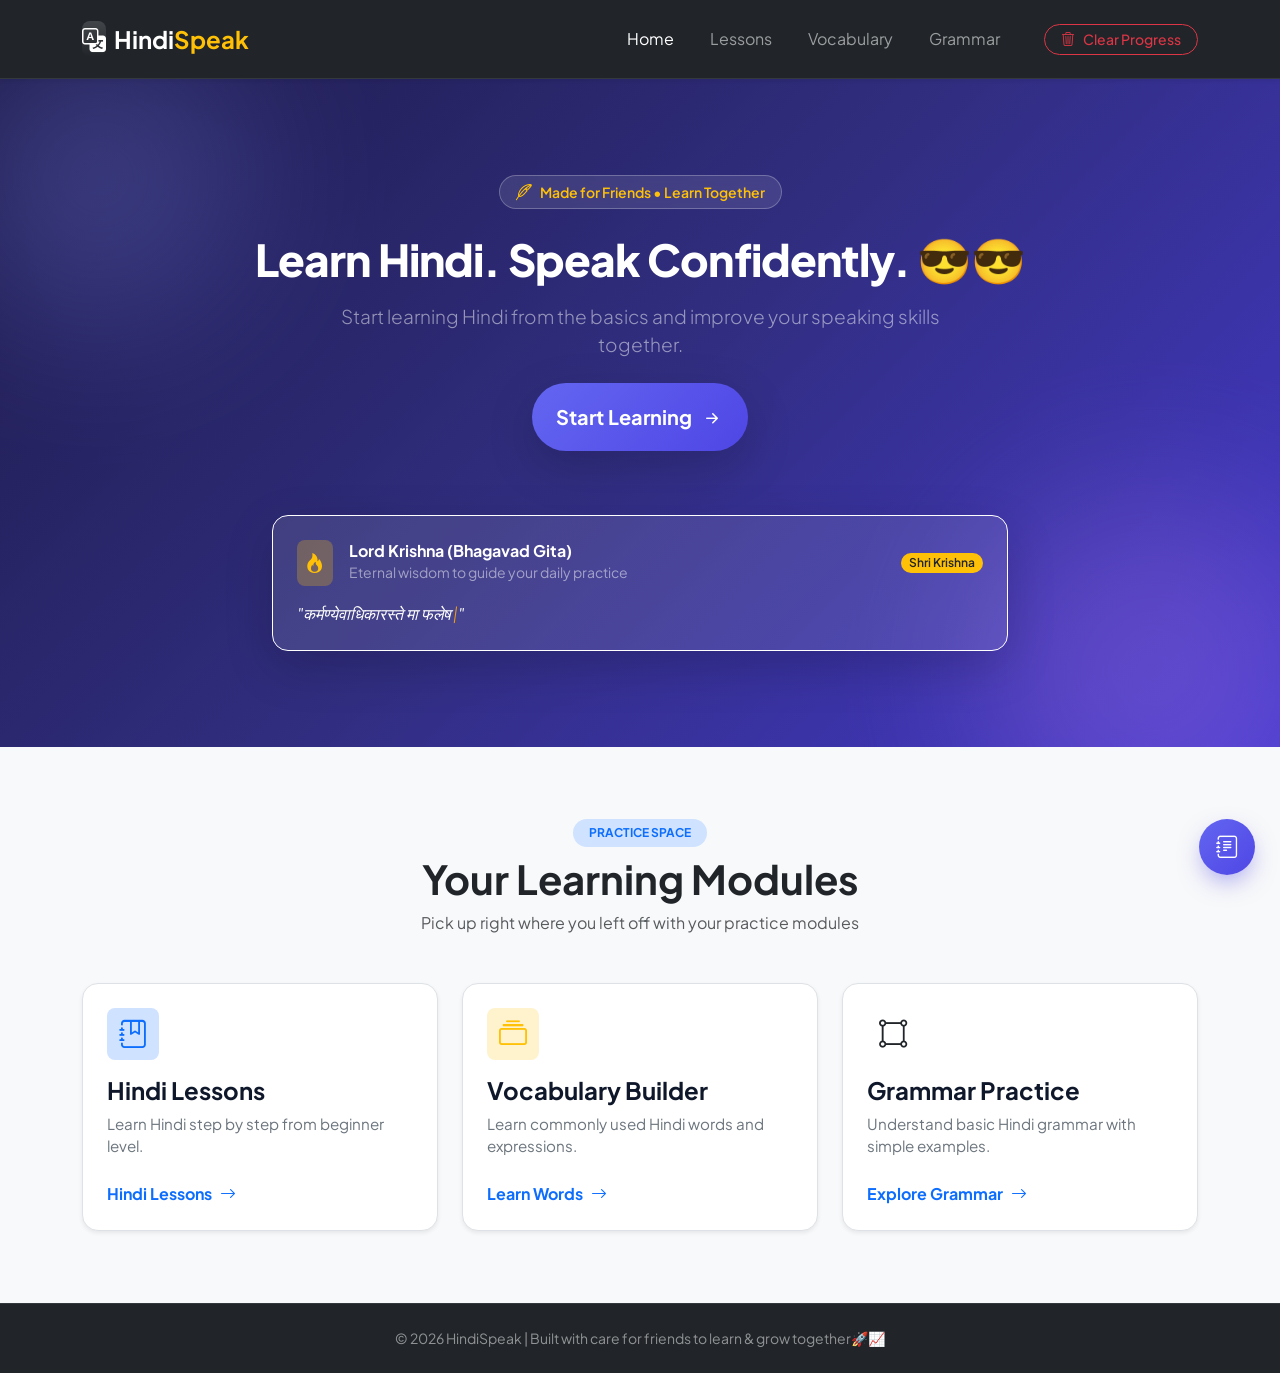
==== index.html @ 5e32c74f "Initial commit" ====
<!DOCTYPE html>
<html lang="en">

<head>
    <meta charset="UTF-8">
    <meta name="viewport" content="width=device-width, initial-scale=1.0">

    <title>HindiSpeak | Learn Spoken Hindi</title>

    <!-- Google Fonts -->
    <link rel="preconnect" href="https://fonts.googleapis.com">
    <link rel="preconnect" href="https://fonts.gstatic.com" crossorigin>
    <link href="https://fonts.googleapis.com/css2?family=Plus+Jakarta+Sans:wght@400;500;600;700;800&display=swap" rel="stylesheet">

    <!-- Bootstrap Icons -->
    <link rel="stylesheet" href="https://cdn.jsdelivr.net/npm/bootstrap-icons@1.11.3/font/bootstrap-icons.min.css">

    <!-- Bootstrap CSS -->
    <link href="https://cdn.jsdelivr.net/npm/bootstrap@5.3.3/dist/css/bootstrap.min.css" rel="stylesheet">

    <!-- Custom CSS -->
    <link rel="stylesheet" href="css/style.css">
</head>

<body>

    <!-- Navigation Bar -->
    <nav class="navbar navbar-expand-lg navbar-dark bg-dark sticky-top shadow-sm border-bottom border-secondary border-opacity-25 py-3">
        <div class="container">

            <a class="navbar-brand fw-bold fs-4 d-flex align-items-center gap-2" href="index.html">
                <span class="brand-icon d-inline-flex align-items-center justify-content-center rounded-3 bg-gradient text-white">
                    <i class="bi bi-translate"></i>
                </span>
                <span class="brand-text">Hindi<span class="text-warning">Speak</span></span>
            </a>

            <button class="navbar-toggler border-0 shadow-none" type="button" data-bs-toggle="collapse" data-bs-target="#mainNavbar" aria-controls="mainNavbar" aria-expanded="false" aria-label="Toggle navigation">
                <span class="navbar-toggler-icon"></span>
            </button>

            <div class="collapse navbar-collapse" id="mainNavbar">

                <ul class="navbar-nav ms-auto align-items-lg-center gap-lg-1">

                    <li class="nav-item">
                        <a class="nav-link active px-3" href="index.html">
                            <i class="bi bi-house-door me-1 d-lg-none"></i>Home
                        </a>
                    </li>

                    <li class="nav-item">
                        <a class="nav-link px-3" href="pages/lessons.html">
                            <i class="bi bi-book me-1 d-lg-none"></i>Lessons
                        </a>
                    </li>

                    <!-- <li class="nav-item">
                        <a class="nav-link px-3" href="pages/conversation.html">
                            Conversation
                        </a>
                    </li> -->

                    <li class="nav-item">
                        <a class="nav-link px-3" href="pages/vocabulary.html">
                            <i class="bi bi-fonts me-1 d-lg-none"></i>Vocabulary
                        </a>
                    </li>

                    <li class="nav-item">
                        <a class="nav-link px-3" href="pages/grammar.html">
                            <i class="bi bi-journal-check me-1 d-lg-none"></i>Grammar
                        </a>
                    </li>

                    <!-- <li class="nav-item">
                        <a class="nav-link px-3" href="pages/quiz.html">Quiz</a>
                    </li> -->

                    <li class="nav-item ms-lg-2 mt-2 mt-lg-0">
                        <button class="btn btn-outline-danger btn-sm ms-lg-3 py-1 px-3 rounded-pill fw-medium d-inline-flex align-items-center gap-2 transition-all" type="button"
                            onclick="clearHindiSpeakStorage()">
                            <i class="bi bi-trash3"></i>
                            Clear Progress
                        </button>
                    </li>

                </ul>

            </div>
        </div>
    </nav>


    <!-- Welcome Section -->
    <section class="hero-section text-white py-5 position-relative overflow-hidden">
        <div class="hero-bg-shapes">
            <div class="shape shape-1"></div>
            <div class="shape shape-2"></div>
        </div>
        
        <div class="container text-center py-5 position-relative z-1">

            <div class="d-inline-flex align-items-center gap-2 px-3 py-1 rounded-pill bg-white bg-opacity-10 border border-white border-opacity-25 text-warning mb-4 hero-badge">
                <i class="bi bi-feather"></i>
                <span class="small fw-semibold">Made for Friends • Learn Together</span>
            </div>

            <h1 class="display-4 fw-extrabold mb-3 text-balance">
                Learn Hindi. Speak Confidently. <span class="emoji-bounce d-inline-block">😎😎</span>
            </h1>

            <p class="mt-3 lead text-white-50 mx-auto max-w-2xl">
                Start learning Hindi from the basics and improve your speaking skills together.
            </p>

            <div class="d-flex flex-wrap justify-content-center gap-3 mt-4">
                <a href="pages/lessons.html" class="btn btn-primary btn-lg px-4 py-3 rounded-pill fw-bold shadow-lg d-inline-flex align-items-center gap-2 border-0 hero-btn">
                    <span>Start Learning</span>
                    <i class="bi bi-arrow-right-short fs-4"></i>
                </a>
            </div>

            <!-- Shiva & Krishna Wisdom Speech Card with Typewriter Effect -->
            <div class="row justify-content-center mt-5 pt-3">
                <div class="col-11 col-md-10 col-lg-8">
                    <div class="p-4 rounded-4 bg-white bg-opacity-10 backdrop-blur border border-white border-opacity-15 text-start shadow-lg">
                        <div class="d-flex align-items-center justify-content-between mb-3">
                            <div class="d-flex align-items-center gap-3">
                                <span class="p-2 rounded-3 bg-warning bg-opacity-25 text-warning">
                                    <i class="bi bi-fire fs-5"></i>
                                </span>
                                <div>
                                    <h6 class="mb-0 fw-bold text-white" id="speaker-title">Divine Inspiration</h6>
                                    <small class="text-white-50" id="speaker-sub">Eternal wisdom to guide your daily practice</small>
                                </div>
                            </div>
                            <span class="badge bg-warning text-dark fw-semibold px-2 py-1 rounded-pill small" id="speaker-tag">Mahadev & Krishna</span>
                        </div>
                        <blockquote class="mb-0 mt-3 text-white fst-italic fs-6 min-h-quote">
                            "<span id="typewriter-quote"></span><span class="typewriter-cursor">|</span>"
                        </blockquote>
                    </div>
                </div>
            </div>

        </div>
    </section>


    <!-- Learning Modules -->
    <section class="container my-5 py-4">

        <div class="text-center mb-5">
            <span class="badge bg-primary-subtle text-primary fw-bold px-3 py-2 rounded-pill text-uppercase tracking-wider">Practice Space</span>
            <h2 class="text-center mb-2 mt-2 fw-bold display-6">Your Learning Modules</h2>
            <p class="text-muted">Pick up right where you left off with your practice modules</p>
        </div>

        <div class="row g-4">

            <div class="col-md-6 col-lg-4">
                <div class="module-card h-100 p-4 rounded-4 bg-white shadow-sm border transition-all position-relative overflow-hidden d-flex flex-column justify-content-between">
                    <div class="card-icon-wrapper mb-3 text-primary bg-primary-subtle rounded-3 d-inline-flex align-items-center justify-content-center">
                        <i class="bi bi-journal-bookmark fs-3"></i>
                    </div>
                    <div>
                        <h4 class="fw-bold mb-2">Hindi Lessons</h4>
                        <p class="text-secondary mb-4">Learn Hindi step by step from beginner level.</p>
                    </div>
                    <a href="pages/lessons.html" class="module-link fw-bold text-decoration-none d-inline-flex align-items-center gap-2 mt-auto">
                        <span>Hindi Lessons</span>
                        <i class="bi bi-arrow-right"></i>
                    </a>
                </div>
            </div>

            <!-- <div class="col-md-6 col-lg-4">
                <div class="module-card h-100 p-4 rounded-4 bg-white shadow-sm border transition-all position-relative overflow-hidden d-flex flex-column justify-content-between">
                    <div class="card-icon-wrapper mb-3 text-success bg-success-subtle rounded-3 d-inline-flex align-items-center justify-content-center">
                        <i class="bi bi-chat-quote fs-3"></i>
                    </div>
                    <div>
                        <h4 class="fw-bold mb-2">Conversation Practice</h4>
                        <p class="text-secondary mb-4">Practise everyday Hindi conversations and speak with AI.</p>
                    </div>
                    <a href="pages/live-speaking.html" class="module-link fw-bold text-decoration-none d-inline-flex align-items-center gap-2 mt-auto">
                        <span>Start Conversation</span>
                        <i class="bi bi-arrow-right"></i>
                    </a>
                </div>
            </div> -->

            <div class="col-md-6 col-lg-4">
                <div class="module-card h-100 p-4 rounded-4 bg-white shadow-sm border transition-all position-relative overflow-hidden d-flex flex-column justify-content-between">
                    <div class="card-icon-wrapper mb-3 text-warning bg-warning-subtle rounded-3 d-inline-flex align-items-center justify-content-center">
                        <i class="bi bi-collection fs-3"></i>
                    </div>
                    <div>
                        <h4 class="fw-bold mb-2">Vocabulary Builder</h4>
                        <p class="text-secondary mb-4">Learn commonly used Hindi words and expressions.</p>
                    </div>
                    <a href="pages/vocabulary.html" class="module-link fw-bold text-decoration-none d-inline-flex align-items-center gap-2 mt-auto">
                        <span>Learn Words</span>
                        <i class="bi bi-arrow-right"></i>
                    </a>
                </div>
            </div>

            <div class="col-md-6 col-lg-4">
                <div class="module-card h-100 p-4 rounded-4 bg-white shadow-sm border transition-all position-relative overflow-hidden d-flex flex-column justify-content-between">
                    <div class="card-icon-wrapper mb-3 text-purple bg-purple-subtle rounded-3 d-inline-flex align-items-center justify-content-center">
                        <i class="bi bi-bounding-box-circles fs-3"></i>
                    </div>
                    <div>
                        <h4 class="fw-bold mb-2">Grammar Practice</h4>
                        <p class="text-secondary mb-4">Understand basic Hindi grammar with simple examples.</p>
                    </div>
                    <a href="pages/grammar.html" class="module-link fw-bold text-decoration-none d-inline-flex align-items-center gap-2 mt-auto">
                        <span>Explore Grammar</span>
                        <i class="bi bi-arrow-right"></i>
                    </a>
                </div>
            </div>

            <!-- <div class="col-md-6 col-lg-4">
                <div class="module-card h-100 p-4 rounded-4 bg-white shadow-sm border transition-all position-relative overflow-hidden d-flex flex-column justify-content-between">
                    <div class="card-icon-wrapper mb-3 text-danger bg-danger-subtle rounded-3 d-inline-flex align-items-center justify-content-center">
                        <i class="bi bi-patch-question fs-3"></i>
                    </div>
                    <div>
                        <h4 class="fw-bold mb-2">Quiz Practice</h4>
                        <p class="text-secondary mb-4">Test your Hindi knowledge through interactive quizzes.</p>
                    </div>
                    <a href="pages/quiz.html" class="module-link fw-bold text-decoration-none d-inline-flex align-items-center gap-2 mt-auto">
                        <span>Take a Quiz</span>
                        <i class="bi bi-arrow-right"></i>
                    </a>
                </div>
            </div> -->

        </div>

    </section>


    <!-- Footer -->
    <footer class="text-center py-4 bg-dark text-white-50 border-top border-secondary border-opacity-25 mt-5">
        <div class="container">
            <p class="mb-0 small">© 2026 HindiSpeak | Built with care for friends to learn & grow together<span class="opacity-100 text-white">🚀📈</span></p>
        </div>
    </footer>


    <!-- Typewriter Effect Script for Lord Shiva & Krishna Speeches -->
    <script>
        const wisdomSpeeches = [
            {
                title: "Lord Krishna (Bhagavad Gita)",
                tag: "Shri Krishna",
                text: "कर्मण्येवाधिकारस्ते मा फलेषु कदाचन। Focus on your daily practice and effort without worrying about immediate perfection; persistence always leads to mastery."
            },
            {
                title: "Lord Shiva (Mahadev's Teachings)",
                tag: "Lord Shiva",
                text: "धैर्य और तप ही सच्ची शक्ति हैं। Patience and focused discipline (Tapas) transform the toughest challenges into simple steps. Keep going."
            },
            {
                title: "Lord Krishna on Knowledge (Jnana)",
                tag: "Shri Krishna",
                text: "न हि ज्ञानेन सदृशं पवित्रमिह विद्यते। There is nothing as purifying and liberating as acquiring true knowledge. Learn together and grow together."
            }
        ];

        let currentIndex = 0;
        let charIndex = 0;
        let isDeleting = false;
        const speed = 45;
        const delayBetweenQuotes = 3500;

        function typeWriterSpeech() {
            const currentItem = wisdomSpeeches[currentIndex];
            document.getElementById("speaker-title").textContent = currentItem.title;
            document.getElementById("speaker-tag").textContent = currentItem.tag;

            if (isDeleting) {
                document.getElementById("typewriter-quote").textContent = currentItem.text.substring(0, charIndex - 1);
                charIndex--;
                if (charIndex === 0) {
                    isDeleting = false;
                    currentIndex = (currentIndex + 1) % wisdomSpeeches.length;
                    setTimeout(typeWriterSpeech, 800);
                    return;
                }
            } else {
                document.getElementById("typewriter-quote").textContent = currentItem.text.substring(0, charIndex + 1);
                charIndex++;
                if (charIndex === currentItem.text.length) {
                    isDeleting = true;
                    setTimeout(typeWriterSpeech, delayBetweenQuotes);
                    return;
                }
            }
            setTimeout(typeWriterSpeech, isDeleting ? 25 : speed);
        }

        document.addEventListener("DOMContentLoaded", () => {
            setTimeout(typeWriterSpeech, 500);
        });
    </script>

    <!-- Bootstrap JavaScript -->
    <script src="https://cdn.jsdelivr.net/npm/bootstrap@5.3.3/dist/js/bootstrap.bundle.min.js"></script>

    <!-- Custom JavaScript -->
    <script src="js/app.js"></script>
    <script src="js/notepad.js"></script>

</body>

</html>
---- css/style.css ----
:root {
    --primary-color: #0d6efd;
    --primary-hover: #0b5ed7;
    --bg-light: #f8f9fa;
    --text-dark: #212529;
    --border-color: #dee2e6;
}

body {
    font-family: 'Plus Jakarta Sans', Arial, sans-serif;
    background-color: var(--bg-light);
    color: var(--text-dark);
    margin: 0;
    -webkit-font-smoothing: antialiased;
}

/* =========================================
   Hero Section 
   ========================================= */
.hero-section {
    background: linear-gradient(135deg, #1e1b4b 0%, #312e81 50%, #4338ca 100%);
    padding: 100px 20px;
    position: relative;
    overflow: hidden;
}

.hero-bg-shapes .shape {
    position: absolute;
    border-radius: 50%;
    filter: blur(80px);
    opacity: 0.25;
    pointer-events: none;
}

.hero-bg-shapes .shape-1 {
    width: 300px;
    height: 300px;
    background: #818cf8;
    top: -50px;
    left: -50px;
}

.hero-bg-shapes .shape-2 {
    width: 350px;
    height: 350px;
    background: #c084fc;
    bottom: -100px;
    right: -50px;
}

.hero-section h1 {
    font-size: 44px;
    font-weight: 800;
    color: #ffffff;
    letter-spacing: -0.02em;
}

.hero-section p {
    font-size: 19px;
    color: rgba(255, 255, 255, 0.85);
    max-width: 620px;
    margin-left: auto;
    margin-right: auto;
}

.hero-badge {
    background: rgba(255, 255, 255, 0.1);
    border: 1px solid rgba(255, 255, 255, 0.2);
    backdrop-filter: blur(8px);
}

.hero-stats-grid {
    background: rgba(255, 255, 255, 0.08);
    backdrop-filter: blur(12px);
    border: 1px solid rgba(255, 255, 255, 0.15);
}

.hero-btn {
    background: linear-gradient(135deg, #6366f1 0%, #4f46e5 100%);
    transition: all 0.3s cubic-bezier(0.4, 0, 0.2, 1);
}

.hero-btn:hover {
    transform: translateY(-2px);
    box-shadow: 0 12px 24px -6px rgba(79, 70, 229, 0.5) !important;
}

.emoji-bounce {
    display: inline-block;
    animation: bounce 2s infinite;
}

@keyframes bounce {
    0%, 100% { transform: translateY(0); }
    50% { transform: translateY(-6px); }
}

/* =========================================
   Module Cards 
   ========================================= */
.module-card {
    background-color: white;
    padding: 28px;
    border-radius: 16px;
    height: 100%;
    border: 1px solid #e2e8f0;
    box-shadow: 0 4px 16px rgba(0, 0, 0, 0.04);
    transition: all 0.3s cubic-bezier(0.4, 0, 0.2, 1);
    display: flex;
    flex-direction: column;
    justify-content: space-between;
}

.module-card:hover {
    transform: translateY(-6px);
    border-color: #818cf8;
    box-shadow: 0 20px 30px -10px rgba(79, 70, 229, 0.12);
}

.card-icon-wrapper {
    width: 52px;
    height: 52px;
}

.module-card h4 {
    font-weight: 700;
    margin-bottom: 10px;
    color: #0f172a;
}

.module-card p {
    color: #64748b;
    font-size: 0.95rem;
    margin-bottom: 20px;
}

.module-card a {
    text-decoration: none;
    font-weight: 600;
    color: var(--primary-color);
    display: inline-flex;
    align-items: center;
    gap: 6px;
    transition: gap 0.2s ease, color 0.2s ease;
}

.module-card:hover a {
    color: var(--primary-hover);
    gap: 10px;
}

/* =========================================
   Footer 
   ========================================= */
footer {
    background-color: #1e293b;
    color: rgba(255, 255, 255, 0.7);
    padding: 24px 20px;
    margin-top: 60px;
    border-top: 1px solid rgba(255, 255, 255, 0.1);
}


/* =========================================
   Lessons Page Styles
   ========================================= */

.lesson-sidebar {
    background: #ffffff;
    border: 1px solid #e2e8f0;
    border-radius: 12px;
    padding: 20px;
    position: sticky;
    top: 90px;
    box-shadow: 0 4px 12px rgba(0, 0, 0, 0.02);
}

.lesson-list-item {
    width: 100%;
    display: flex;
    justify-content: space-between;
    align-items: center;
    text-align: left;
    padding: 12px 14px;
    margin-top: 8px;
    border: 1px solid #e2e8f0;
    border-radius: 8px;
    background: white;
    cursor: pointer;
    font-size: 0.95rem;
    transition: all 0.2s ease;
}

.lesson-list-item:hover {
    background: #f1f5f9;
    border-color: #cbd5e1;
}

.lesson-list-item.active {
    background: var(--primary-color);
    color: white;
    border-color: var(--primary-color);
    box-shadow: 0 4px 12px rgba(13, 110, 253, 0.25);
}

.lesson-status {
    font-weight: 600;
    font-size: 0.85rem;
}

.lesson-section {
    background: white;
    border: 1px solid #e2e8f0;
    border-radius: 12px;
    padding: 28px;
    margin-top: 24px;
    box-shadow: 0 4px 16px rgba(0, 0, 0, 0.02);
}

.lesson-section h4 {
    margin-bottom: 18px;
    color: var(--text-dark);
    font-weight: 700;
}

.lesson-explanation {
    line-height: 1.8;
    white-space: normal;
    color: #334155;
}

.vocabulary-card,
.sentence-card,
.dialogue-card,
.mistake-card,
.exercise-card {
    border: 1px solid #e2e8f0;
    border-radius: 10px;
    padding: 18px;
    margin-bottom: 14px;
    transition: border-color 0.2s ease;
}

.vocabulary-card:hover,
.sentence-card:hover,
.dialogue-card:hover,
.mistake-card:hover {
    border-color: #cbd5e1;
}

.vocabulary-card {
    height: 100%;
    background: #f8fafc;
}

.roman-text {
    color: var(--primary-color);
    font-weight: 600;
}

.hindi-text {
    font-size: 1.15rem;
    font-weight: 500;
}

.sentence-card {
    background: #f8fafc;
}

.dialogue-card {
    border-left: 4px solid var(--primary-color);
    background: #f8fafc;
}

.mistake-card {
    background: #fffbeb;
    border-color: #fef3c7;
}

.quiz-option {
    display: block;
    padding: 11px 14px;
    margin: 8px 0;
    border: 1px solid #e2e8f0;
    border-radius: 8px;
    cursor: pointer;
    background: #ffffff;
    transition: all 0.2s ease;
}

.quiz-option:hover {
    background: #f8fafc;
    border-color: #cbd5e1;
}

.quiz-option input {
    margin-right: 10px;
}

.answer-feedback {
    padding: 12px;
    border-radius: 8px;
    font-weight: 500;
}

.speaking-challenge {
    background: #f0fdf4;
    border-color: #bbf7d0;
}

@media (max-width: 991px) {
    .lesson-sidebar {
        position: static;
    }
}

/* Typewriter Cursor Animation */
.typewriter-cursor {
    animation: blink 0.8s infinite;
    font-weight: 300;
    color: #f59e0b;
    margin-left: 2px;
}

@keyframes blink {
    0%, 100% { opacity: 1; }
    50% { opacity: 0; }
}

/* Start Learning Button Continuous Automatic Shaking Effect */
.hero-btn {
    background: linear-gradient(135deg, #6366f1 0%, #4f46e5 100%);
    transition: all 0.3s cubic-bezier(0.4, 0, 0.2, 1);
    animation: btnAutoShake 1.2s ease-in-out infinite;
}

.hero-btn:hover {
    transform: translateY(-3px) scale(1.03);
    box-shadow: 0 14px 28px -6px rgba(79, 70, 229, 0.6) !important;
    animation-play-state: paused; /* Pause shaking briefly when hovered so it's easy to click */
}

@keyframes btnAutoShake {
    0%, 100% {
        transform: translateX(0) rotate(0deg);
    }
    15% {
        transform: translateX(-3px) rotate(-2deg);
    }
    30% {
        transform: translateX(3px) rotate(2deg);
    }
    45% {
        transform: translateX(-3px) rotate(-1.5deg);
    }
    60% {
        transform: translateX(3px) rotate(1.5deg);
    }
    75% {
        transform: translateX(-1px) rotate(-0.5deg);
    }
    90% {
        transform: translateX(1px) rotate(0.5deg);
    }
}


/* =========================================
   Floating Notepad Feature Styles
   ========================================= */
.hindispeak-notepad-toggle {
    position: fixed;
    bottom: 25px;
    right: 25px;
    z-index: 1050;
    width: 56px;
    height: 56px;
    border-radius: 50%;
    background: linear-gradient(135deg, #6366f1 0%, #4f46e5 100%);
    color: white;
    border: none;
    box-shadow: 0 10px 25px -5px rgba(79, 70, 229, 0.5);
    display: flex;
    align-items: center;
    justify-content: center;
    font-size: 1.4rem;
    cursor: pointer;
    transition: all 0.3s cubic-bezier(0.4, 0, 0.2, 1);
}

.hindispeak-notepad-toggle:hover {
    transform: scale(1.1) rotate(5deg);
    box-shadow: 0 15px 30px -5px rgba(79, 70, 229, 0.7);
}

.hindispeak-notepad-drawer {
    position: fixed;
    bottom: 95px;
    right: 25px;
    z-index: 1050;
    width: 340px;
    max-width: calc(100vw - 40px);
    background: #ffffff;
    border-radius: 16px;
    box-shadow: 0 20px 40px -10px rgba(0, 0, 0, 0.15);
    border: 1px solid #e2e8f0;
    display: none;
    flex-direction: column;
    overflow: hidden;
    animation: slideUp 0.3s cubic-bezier(0.4, 0, 0.2, 1);
}

.hindispeak-notepad-drawer.active {
    display: flex;
}

@keyframes slideUp {
    from { opacity: 0; transform: translateY(20px); }
    to { opacity: 1; transform: translateY(0); }
}

/* Notepad Features */
.notepad-header {
    background: linear-gradient(135deg, #1e1b4b 0%, #312e81 100%);
    color: white;
    padding: 14px 18px;
    display: flex;
    justify-content: space-between;
    align-items: center;
}

.notepad-body {
    padding: 16px;
}

.notepad-body textarea {
    resize: vertical;
    min-height: 280px;
    font-size: 0.95rem;
    border-color: #cbd5e1;
}

.notepad-body textarea:focus {
    border-color: #6366f1;
    box-shadow: 0 0 0 3px rgba(99, 102, 241, 0.15);
}
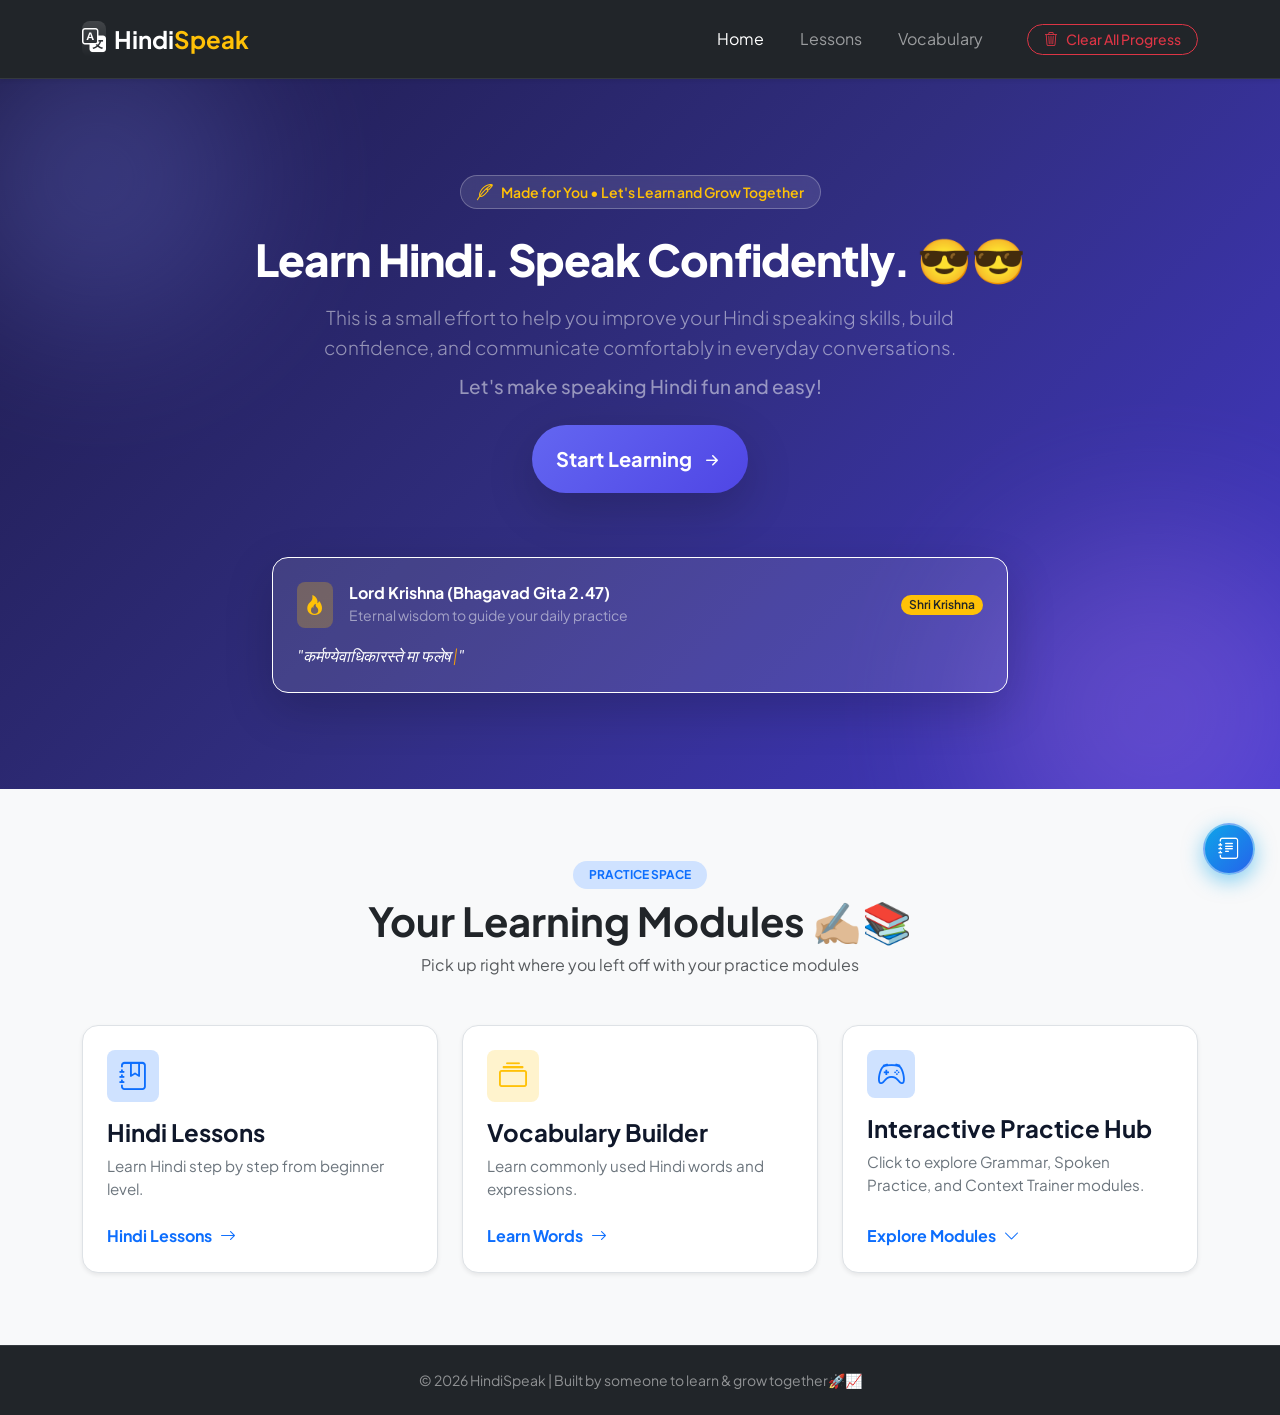
==== commit f99883d7: "New Features Added" ====
--- a/index.html
+++ b/index.html
@@ -10,7 +10,8 @@
     <!-- Google Fonts -->
     <link rel="preconnect" href="https://fonts.googleapis.com">
     <link rel="preconnect" href="https://fonts.gstatic.com" crossorigin>
-    <link href="https://fonts.googleapis.com/css2?family=Plus+Jakarta+Sans:wght@400;500;600;700;800&display=swap" rel="stylesheet">
+    <link href="https://fonts.googleapis.com/css2?family=Plus+Jakarta+Sans:wght@400;500;600;700;800&display=swap"
+        rel="stylesheet">
 
     <!-- Bootstrap Icons -->
     <link rel="stylesheet" href="https://cdn.jsdelivr.net/npm/bootstrap-icons@1.11.3/font/bootstrap-icons.min.css">
@@ -25,17 +26,21 @@
 <body>
 
     <!-- Navigation Bar -->
-    <nav class="navbar navbar-expand-lg navbar-dark bg-dark sticky-top shadow-sm border-bottom border-secondary border-opacity-25 py-3">
+    <nav
+        class="navbar navbar-expand-lg navbar-dark bg-dark sticky-top shadow-sm border-bottom border-secondary border-opacity-25 py-3">
         <div class="container">
 
             <a class="navbar-brand fw-bold fs-4 d-flex align-items-center gap-2" href="index.html">
-                <span class="brand-icon d-inline-flex align-items-center justify-content-center rounded-3 bg-gradient text-white">
+                <span
+                    class="brand-icon d-inline-flex align-items-center justify-content-center rounded-3 bg-gradient text-white">
                     <i class="bi bi-translate"></i>
                 </span>
                 <span class="brand-text">Hindi<span class="text-warning">Speak</span></span>
             </a>
 
-            <button class="navbar-toggler border-0 shadow-none" type="button" data-bs-toggle="collapse" data-bs-target="#mainNavbar" aria-controls="mainNavbar" aria-expanded="false" aria-label="Toggle navigation">
+            <button class="navbar-toggler border-0 shadow-none" type="button" data-bs-toggle="collapse"
+                data-bs-target="#mainNavbar" aria-controls="mainNavbar" aria-expanded="false"
+                aria-label="Toggle navigation">
                 <span class="navbar-toggler-icon"></span>
             </button>
 
@@ -55,6 +60,7 @@
                         </a>
                     </li>
 
+
                     <!-- <li class="nav-item">
                         <a class="nav-link px-3" href="pages/conversation.html">
                             Conversation
@@ -67,21 +73,22 @@
                         </a>
                     </li>
 
-                    <li class="nav-item">
+                    <!-- <li class="nav-item">
                         <a class="nav-link px-3" href="pages/grammar.html">
                             <i class="bi bi-journal-check me-1 d-lg-none"></i>Grammar
                         </a>
-                    </li>
+                    </li> -->
 
                     <!-- <li class="nav-item">
                         <a class="nav-link px-3" href="pages/quiz.html">Quiz</a>
                     </li> -->
 
                     <li class="nav-item ms-lg-2 mt-2 mt-lg-0">
-                        <button class="btn btn-outline-danger btn-sm ms-lg-3 py-1 px-3 rounded-pill fw-medium d-inline-flex align-items-center gap-2 transition-all" type="button"
-                            onclick="clearHindiSpeakStorage()">
+                        <button
+                            class="btn btn-outline-danger btn-sm ms-lg-3 py-1 px-3 rounded-pill fw-medium d-inline-flex align-items-center gap-2 transition-all"
+                            type="button" onclick="clearHindiSpeakStorage()">
                             <i class="bi bi-trash3"></i>
-                            Clear Progress
+                            Clear All Progress
                         </button>
                     </li>
 
@@ -98,24 +105,27 @@
             <div class="shape shape-1"></div>
             <div class="shape shape-2"></div>
         </div>
-        
+
         <div class="container text-center py-5 position-relative z-1">
 
-            <div class="d-inline-flex align-items-center gap-2 px-3 py-1 rounded-pill bg-white bg-opacity-10 border border-white border-opacity-25 text-warning mb-4 hero-badge">
+            <div
+                class="d-inline-flex align-items-center gap-2 px-3 py-1 rounded-pill bg-white bg-opacity-10 border border-white border-opacity-25 text-warning mb-4 hero-badge">
                 <i class="bi bi-feather"></i>
-                <span class="small fw-semibold">Made for Friends • Learn Together</span>
+                <span class="small fw-semibold">Made for You • Let's Learn and Grow Together</span>
             </div>
 
             <h1 class="display-4 fw-extrabold mb-3 text-balance">
                 Learn Hindi. Speak Confidently. <span class="emoji-bounce d-inline-block">😎😎</span>
             </h1>
 
-            <p class="mt-3 lead text-white-50 mx-auto max-w-2xl">
-                Start learning Hindi from the basics and improve your speaking skills together.
-            </p>
+<p class="mt-3 lead text-white-50 mx-auto" style="max-width: 710px; line-height: 1.6;">
+    This is a small effort to help you improve your Hindi speaking skills, build confidence, and communicate comfortably in everyday conversations.
+    <span class="d-block mt-2 text-white-50 fw-medium">Let's make speaking Hindi fun and easy!</span>
+</p>
 
             <div class="d-flex flex-wrap justify-content-center gap-3 mt-4">
-                <a href="pages/lessons.html" class="btn btn-primary btn-lg px-4 py-3 rounded-pill fw-bold shadow-lg d-inline-flex align-items-center gap-2 border-0 hero-btn">
+                <a href="pages/lessons.html"
+                    class="btn btn-primary btn-lg px-4 py-3 rounded-pill fw-bold shadow-lg d-inline-flex align-items-center gap-2 border-0 hero-btn">
                     <span>Start Learning</span>
                     <i class="bi bi-arrow-right-short fs-4"></i>
                 </a>
@@ -124,7 +134,8 @@
             <!-- Shiva & Krishna Wisdom Speech Card with Typewriter Effect -->
             <div class="row justify-content-center mt-5 pt-3">
                 <div class="col-11 col-md-10 col-lg-8">
-                    <div class="p-4 rounded-4 bg-white bg-opacity-10 backdrop-blur border border-white border-opacity-15 text-start shadow-lg">
+                    <div
+                        class="p-4 rounded-4 bg-white bg-opacity-10 backdrop-blur border border-white border-opacity-15 text-start shadow-lg">
                         <div class="d-flex align-items-center justify-content-between mb-3">
                             <div class="d-flex align-items-center gap-3">
                                 <span class="p-2 rounded-3 bg-warning bg-opacity-25 text-warning">
@@ -132,10 +143,12 @@
                                 </span>
                                 <div>
                                     <h6 class="mb-0 fw-bold text-white" id="speaker-title">Divine Inspiration</h6>
-                                    <small class="text-white-50" id="speaker-sub">Eternal wisdom to guide your daily practice</small>
+                                    <small class="text-white-50" id="speaker-sub">Eternal wisdom to guide your daily
+                                        practice</small>
                                 </div>
                             </div>
-                            <span class="badge bg-warning text-dark fw-semibold px-2 py-1 rounded-pill small" id="speaker-tag">Mahadev & Krishna</span>
+                            <span class="badge bg-warning text-dark fw-semibold px-2 py-1 rounded-pill small"
+                                id="speaker-tag">Mahadev & Krishna</span>
                         </div>
                         <blockquote class="mb-0 mt-3 text-white fst-italic fs-6 min-h-quote">
                             "<span id="typewriter-quote"></span><span class="typewriter-cursor">|</span>"
@@ -152,23 +165,28 @@
     <section class="container my-5 py-4">
 
         <div class="text-center mb-5">
-            <span class="badge bg-primary-subtle text-primary fw-bold px-3 py-2 rounded-pill text-uppercase tracking-wider">Practice Space</span>
-            <h2 class="text-center mb-2 mt-2 fw-bold display-6">Your Learning Modules</h2>
+            <span
+                class="badge bg-primary-subtle text-primary fw-bold px-3 py-2 rounded-pill text-uppercase tracking-wider">Practice
+                Space</span>
+            <h2 class="text-center mb-2 mt-2 fw-bold display-6">Your Learning Modules ✍🏼📚</h2>
             <p class="text-muted">Pick up right where you left off with your practice modules</p>
         </div>
 
         <div class="row g-4">
 
             <div class="col-md-6 col-lg-4">
-                <div class="module-card h-100 p-4 rounded-4 bg-white shadow-sm border transition-all position-relative overflow-hidden d-flex flex-column justify-content-between">
-                    <div class="card-icon-wrapper mb-3 text-primary bg-primary-subtle rounded-3 d-inline-flex align-items-center justify-content-center">
+                <div
+                    class="module-card h-100 p-4 rounded-4 bg-white shadow-sm border transition-all position-relative overflow-hidden d-flex flex-column justify-content-between">
+                    <div
+                        class="card-icon-wrapper mb-3 text-primary bg-primary-subtle rounded-3 d-inline-flex align-items-center justify-content-center">
                         <i class="bi bi-journal-bookmark fs-3"></i>
                     </div>
                     <div>
                         <h4 class="fw-bold mb-2">Hindi Lessons</h4>
                         <p class="text-secondary mb-4">Learn Hindi step by step from beginner level.</p>
                     </div>
-                    <a href="pages/lessons.html" class="module-link fw-bold text-decoration-none d-inline-flex align-items-center gap-2 mt-auto">
+                    <a href="pages/lessons.html"
+                        class="module-link fw-bold text-decoration-none d-inline-flex align-items-center gap-2 mt-auto stretched-link">
                         <span>Hindi Lessons</span>
                         <i class="bi bi-arrow-right"></i>
                     </a>
@@ -192,36 +210,180 @@
             </div> -->
 
             <div class="col-md-6 col-lg-4">
-                <div class="module-card h-100 p-4 rounded-4 bg-white shadow-sm border transition-all position-relative overflow-hidden d-flex flex-column justify-content-between">
-                    <div class="card-icon-wrapper mb-3 text-warning bg-warning-subtle rounded-3 d-inline-flex align-items-center justify-content-center">
+                <div
+                    class="module-card h-100 p-4 rounded-4 bg-white shadow-sm border transition-all position-relative overflow-hidden d-flex flex-column justify-content-between">
+                    <div
+                        class="card-icon-wrapper mb-3 text-warning bg-warning-subtle rounded-3 d-inline-flex align-items-center justify-content-center">
                         <i class="bi bi-collection fs-3"></i>
                     </div>
                     <div>
                         <h4 class="fw-bold mb-2">Vocabulary Builder</h4>
                         <p class="text-secondary mb-4">Learn commonly used Hindi words and expressions.</p>
                     </div>
-                    <a href="pages/vocabulary.html" class="module-link fw-bold text-decoration-none d-inline-flex align-items-center gap-2 mt-auto">
+                    <a href="pages/vocabulary.html"
+                        class="module-link fw-bold text-decoration-none d-inline-flex align-items-center gap-2 mt-auto stretched-link">
                         <span>Learn Words</span>
                         <i class="bi bi-arrow-right"></i>
                     </a>
                 </div>
             </div>
 
+            <!-- Interactive Practice Hub (Single Collapsible Card) -->
             <div class="col-md-6 col-lg-4">
-                <div class="module-card h-100 p-4 rounded-4 bg-white shadow-sm border transition-all position-relative overflow-hidden d-flex flex-column justify-content-between">
-                    <div class="card-icon-wrapper mb-3 text-purple bg-purple-subtle rounded-3 d-inline-flex align-items-center justify-content-center">
+                <div class="module-card h-100 p-4 rounded-4 bg-white shadow-sm border transition-all position-relative overflow-hidden d-flex flex-column justify-content-between"
+                    style="cursor: pointer;" data-bs-toggle="collapse" data-bs-target="#practiceModulesContainer"
+                    aria-expanded="false" aria-controls="practiceModulesContainer"
+                    onclick="togglePracticeChevron(this)">
+
+                    <!-- Icon Wrapper (Matching your Vocabulary Builder style) -->
+                    <div class="card-icon-wrapper mb-3 text-primary bg-primary-subtle rounded-3 d-inline-flex align-items-center justify-content-center"
+                        style="width: 48px; height: 48px;">
+                        <i class="bi bi-controller fs-3"></i>
+                    </div>
+
+                    <div>
+                        <h4 class="fw-bold mb-2">Interactive Practice Hub</h4>
+                        <p class="text-secondary mb-4">Click to explore Grammar, Spoken Practice, and Context Trainer
+                            modules.</p>
+                    </div>
+
+                    <!-- Action Link with Toggle Arrow -->
+                    <div
+                        class="module-link fw-bold text-decoration-none d-inline-flex align-items-center gap-2 mt-auto text-primary">
+                        <span>Explore Modules</span>
+                        <i id="practiceChevron" class="bi bi-chevron-down"></i>
+                    </div>
+                </div>
+            </div>
+
+            <!-- Collapsible Container holding the 3 Modules (Place this right below your grid row) -->
+            <div class="collapse mt-3 mb-4" id="practiceModulesContainer">
+                <div class="card p-4 p-md-5 rounded-4 shadow-sm border bg-light">
+                    <h4 class="fw-bolder text-dark mb-4"><i class="bi bi-grid-fill text-primary me-2"></i> Choose a
+                        Practice Module</h4>
+                    <div class="row g-4">
+
+                        <!-- 1. Grammar Practice -->
+                        <div class="col-md-4">
+                            <div class="card p-4 rounded-4 shadow-sm border h-100 bg-white position-relative">
+                                <!-- Added position-relative -->
+                                <div class="mb-3 d-inline-flex align-items-center justify-content-center rounded-3 bg-primary-subtle text-primary"
+                                    style="width: 44px; height: 44px;">
+                                    <i class="bi bi-grid-3x3 fs-5"></i>
+                                </div>
+                                <h5 class="fw-bold text-dark mb-2">Grammar Practice</h5>
+                                <p class="text-muted small mb-4">Understand basic Hindi grammar rules with interactive
+                                    examples.</p>
+                                <div class="mt-auto">
+                                    <a href="../Spoken Course/pages/grammar.html"
+                                        class="text-primary fw-bold text-decoration-none d-inline-flex align-items-center gap-1 stretched-link">
+                                        <!-- Added stretched-link -->
+                                        Explore Grammar <i class="bi bi-arrow-right"></i>
+                                    </a>
+                                </div>
+                            </div>
+                        </div>
+
+                        <!-- 2. Spoken Practice -->
+                        <div class="col-md-4">
+                            <div class="card p-4 rounded-4 shadow-sm border h-100 bg-white position-relative">
+                                <div class="mb-3 d-inline-flex align-items-center justify-content-center rounded-3 bg-danger-subtle text-danger"
+                                    style="width: 44px; height: 44px;">
+                                    <i class="bi bi-mic fs-5"></i>
+                                </div>
+                                <h5 class="fw-bold text-dark mb-2">Spoken Practice</h5>
+                                <p class="text-muted small mb-4">Practice speaking Hindi sentences out loud and test
+                                    pronunciation.</p>
+                                <div class="mt-auto">
+                                    <a href="../Spoken Course/pages/speech-practice.html"
+                                        class="text-primary fw-bold text-decoration-none d-inline-flex align-items-center gap-1 stretched-link ">
+                                        Start Speaking <i class="bi bi-arrow-right"></i>
+                                    </a>
+                                </div>
+                            </div>
+                        </div>
+
+                        <!-- 3. Context Trainer -->
+                        <div class="col-md-4">
+                            <div class="card p-4 rounded-4 shadow-sm border h-100 bg-white position-relative">
+                                <div class="mb-3 d-inline-flex align-items-center justify-content-center rounded-3 bg-warning-subtle text-warning"
+                                    style="width: 44px; height: 44px;">
+                                    <i class="bi bi-lightbulb fs-5"></i>
+                                </div>
+                                <h5 class="fw-bold text-dark mb-2">Context Learning</h5>
+                                <p class="text-muted small mb-4">Test your situational awareness and dialogue
+                                    comprehension.</p>
+                                <div class="mt-auto">
+                                    <a href="../Spoken Course/pages/context-quiz.html"
+                                        class="text-primary fw-bold text-decoration-none d-inline-flex align-items-center gap-1 stretched-link">
+                                        Start Training <i class="bi bi-arrow-right"></i>
+                                    </a>
+                                </div>
+                            </div>
+                        </div>
+
+                    </div>
+                </div>
+            </div>
+
+            <!-- <div class="col-md-6 col-lg-4">
+                <div
+                    class="module-card h-100 p-4 rounded-4 bg-white shadow-sm border transition-all position-relative overflow-hidden d-flex flex-column justify-content-between">
+                    <div
+                        class="card-icon-wrapper mb-3 text-purple bg-purple-subtle rounded-3 d-inline-flex align-items-center justify-content-center">
                         <i class="bi bi-bounding-box-circles fs-3"></i>
                     </div>
                     <div>
                         <h4 class="fw-bold mb-2">Grammar Practice</h4>
                         <p class="text-secondary mb-4">Understand basic Hindi grammar with simple examples.</p>
                     </div>
-                    <a href="pages/grammar.html" class="module-link fw-bold text-decoration-none d-inline-flex align-items-center gap-2 mt-auto">
+                    <a href="pages/grammar.html"
+                        class="module-link fw-bold text-decoration-none d-inline-flex align-items-center gap-2 mt-auto stretched-link">
                         <span>Explore Grammar</span>
                         <i class="bi bi-arrow-right"></i>
                     </a>
                 </div>
             </div>
+
+            <div class="col-md-6 col-lg-4">
+                <div
+                    class="module-card h-100 p-4 rounded-4 bg-white shadow-sm border transition-all position-relative overflow-hidden d-flex flex-column justify-content-between">
+                    <div class="card-icon-wrapper mb-3 text-danger bg-danger-subtle rounded-3 d-inline-flex align-items-center justify-content-center"
+                        style="width: 52px; height: 52px;">
+                        <i class="bi bi-mic-fill fs-3"></i>
+                    </div>
+                    <div>
+                        <h4 class="fw-bold mb-2">Spoken Practice</h4>
+                        <p class="text-secondary mb-4">Practice speaking Hindi sentences out loud and test your
+                            pronunciation accuracy.</p>
+                    </div>
+                    <a href="pages/speech-practice.html"
+                        class="module-link fw-bold text-decoration-none d-inline-flex align-items-center gap-2 mt-auto stretched-link">
+                        <span>Start Speaking</span>
+                        <i class="bi bi-arrow-right"></i>
+                    </a>
+                </div>
+            </div>
+
+            <div class="col-md-6 col-lg-4">
+                <div
+                    class="module-card h-100 p-4 rounded-4 bg-white shadow-sm border transition-all position-relative overflow-hidden d-flex flex-column justify-content-between">
+                    <div class="card-icon-wrapper mb-3 text-warning bg-warning-subtle rounded-3 d-inline-flex align-items-center justify-content-center"
+                        style="width: 52px; height: 52px;">
+                        <i class="bi bi-lightbulb-fill fs-3"></i>
+                    </div>
+                    <div>
+                        <h4 class="fw-bold mb-2">Context Trainer</h4>
+                        <p class="text-secondary mb-4">Test your situational awareness and learn when to apply specific
+                            Hindi phrases.</p>
+                    </div>
+                    <a href="pages/context-quiz.html"
+                        class="module-link fw-bold text-decoration-none d-inline-flex align-items-center gap-2 mt-auto stretched-link">
+                        <span>Start Training</span>
+                        <i class="bi bi-arrow-right"></i>
+                    </a>
+                </div>
+            </div> -->
 
             <!-- <div class="col-md-6 col-lg-4">
                 <div class="module-card h-100 p-4 rounded-4 bg-white shadow-sm border transition-all position-relative overflow-hidden d-flex flex-column justify-content-between">
@@ -247,28 +409,375 @@
     <!-- Footer -->
     <footer class="text-center py-4 bg-dark text-white-50 border-top border-secondary border-opacity-25 mt-5">
         <div class="container">
-            <p class="mb-0 small">© 2026 HindiSpeak | Built with care for friends to learn & grow together<span class="opacity-100 text-white">🚀📈</span></p>
+            <p class="mb-0 small">© 2026 HindiSpeak | Built by someone to learn & grow together<span
+                    class="opacity-100 text-white">🚀📈</span></p>
         </div>
     </footer>
 
-
+    <script>
+        function togglePracticeChevron(headerEl) {
+            const chevron = document.getElementById('practiceChevron');
+            const isExpanded = headerEl.getAttribute('aria-expanded') === 'true';
+
+            if (isExpanded) {
+                chevron.classList.remove('bi-chevron-down');
+                chevron.classList.add('bi-chevron-up');
+            } else {
+                chevron.classList.remove('bi-chevron-up');
+                chevron.classList.add('bi-chevron-down');
+            }
+        }
+    </script>
     <!-- Typewriter Effect Script for Lord Shiva & Krishna Speeches -->
     <script>
         const wisdomSpeeches = [
-            {
-                title: "Lord Krishna (Bhagavad Gita)",
+            // ==========================================
+            // 1. LORD KRISHNA - BHAGAVAD GITA
+            // ==========================================
+            {
+                title: "Lord Krishna (Bhagavad Gita 2.47)",
                 tag: "Shri Krishna",
                 text: "कर्मण्येवाधिकारस्ते मा फलेषु कदाचन। Focus on your daily practice and effort without worrying about immediate perfection; persistence always leads to mastery."
             },
             {
-                title: "Lord Shiva (Mahadev's Teachings)",
+                title: "Lord Krishna on Knowledge (Bhagavad Gita 4.38)",
+                tag: "Shri Krishna",
+                text: "न हि ज्ञानेन सदृशं पवित्रमिह विद्यते। There is nothing as purifying and liberating as acquiring true knowledge. Learn together and grow together."
+            },
+            {
+                title: "Lord Krishna on Mind Control (Bhagavad Gita 6.6)",
+                tag: "Shri Krishna",
+                text: "बन्धुरात्मात्मनस्तस्य येनैवात्मात्मना जितः। For one who has conquered the mind, it becomes the best of friends; but for one who fails to do so, the mind remains the greatest enemy."
+            },
+            {
+                title: "Lord Krishna on Self-Improvement (Bhagavad Gita 6.5)",
+                tag: "Shri Krishna",
+                text: "उद्धरेदात्मनात्मानं नात्मानमवसादयेत्। Elevate yourself through your own efforts and never allow yourself to fall into discouragement. Become your own greatest supporter."
+            },
+            {
+                title: "Lord Krishna on Equanimity (Bhagavad Gita 2.48)",
+                tag: "Shri Krishna",
+                text: "समत्वं योग उच्यते। True balance means remaining steady in both success and failure. Do your work with dedication while maintaining inner peace."
+            },
+            {
+                title: "Lord Krishna on Discipline (Bhagavad Gita 6.17)",
+                tag: "Shri Krishna",
+                text: "युक्ताहारविहारस्य युक्तचेष्टस्य कर्मसु। A balanced life with proper habits, disciplined actions, and sufficient rest creates the foundation for lasting happiness and success."
+            },
+            {
+                title: "Lord Krishna on Courage (Bhagavad Gita 2.3)",
+                tag: "Shri Krishna",
+                text: "क्लैब्यं मा स्म गमः पार्थ। Do not surrender to weakness when challenges arise. Stand up with courage, believe in yourself, and face difficulties with determination."
+            },
+            {
+                title: "Lord Krishna on Inner Peace (Bhagavad Gita 2.70)",
+                tag: "Shri Krishna",
+                text: "आपूर्यमाणमचलप्रतिष्ठं समुद्रमापः प्रविशन्ति यद्वत्। Just as the ocean remains steady despite rivers flowing into it, remain peaceful even when desires and challenges surround you."
+            },
+            {
+                title: "Lord Krishna on Faith (Bhagavad Gita 17.3)",
+                tag: "Shri Krishna",
+                text: "श्रद्धामयोऽयं पुरुषो यो यच्छ्रद्धः स एव सः। A person's character reflects their deepest beliefs. Develop faith in your abilities and let your actions reflect your values."
+            },
+            {
+                title: "Lord Krishna on Devotion (Bhagavad Gita 12.13)",
+                tag: "Shri Krishna",
+                text: "अद्वेष्टा सर्वभूतानां मैत्रः करुण एव च। Be free from hatred, show kindness to everyone, and cultivate compassion. A peaceful heart is one of the greatest forms of strength."
+            },
+
+            // ==========================================
+            // 2. LORD SHIVA - DISCIPLINE AND STRENGTH
+            // ==========================================
+            {
+                title: "Lord Shiva on Patience",
                 tag: "Lord Shiva",
-                text: "धैर्य और तप ही सच्ची शक्ति हैं। Patience and focused discipline (Tapas) transform the toughest challenges into simple steps. Keep going."
-            },
-            {
-                title: "Lord Krishna on Knowledge (Jnana)",
-                tag: "Shri Krishna",
-                text: "न हि ज्ञानेन सदृशं पवित्रमिह विद्यते। There is nothing as purifying and liberating as acquiring true knowledge. Learn together and grow together."
+                text: "धैर्य और तप ही सच्ची शक्ति हैं। Patience and focused discipline transform the toughest challenges into manageable steps. Keep moving forward with determination."
+            },
+            {
+                title: "Lord Shiva on Transformation",
+                tag: "Lord Shiva",
+                text: "परिवर्तन ही जीवन का सत्य है। Change is an essential part of life. Let go of what holds you back and embrace the opportunity to become a better version of yourself."
+            },
+            {
+                title: "Lord Shiva on Meditation",
+                tag: "Lord Shiva",
+                text: "मौन में ही मन की शांति है। In silence, the mind discovers clarity. Take time to pause, reflect, and reconnect with your inner strength."
+            },
+            {
+                title: "Lord Shiva on Self-Control",
+                tag: "Lord Shiva",
+                text: "जो स्वयं पर विजय प्राप्त करता है, वही सच्चा विजेता है। The greatest victory is mastering your own thoughts, emotions, and actions. Control yourself before trying to control the world."
+            },
+            {
+                title: "Lord Shiva on Fearlessness",
+                tag: "Lord Shiva",
+                text: "निर्भयता ही आत्मबल की पहचान है। Fear loses its power when you face it with awareness and courage. Trust your inner strength and move forward."
+            },
+
+            // ==========================================
+            // 3. LORD RAMA - DUTY AND CHARACTER
+            // ==========================================
+            {
+                title: "Lord Rama on Duty",
+                tag: "Shri Rama",
+                text: "धर्म ही जीवन का आधार है। Follow the path of righteousness even when it is difficult. Your principles define your character more than your achievements."
+            },
+            {
+                title: "Lord Rama on Respect",
+                tag: "Shri Rama",
+                text: "जननी जन्मभूमिश्च स्वर्गादपि गरीयसी। Respect your mother, your homeland, and your roots. Gratitude and responsibility are essential qualities of a noble character."
+            },
+            {
+                title: "Lord Rama on Truth",
+                tag: "Shri Rama",
+                text: "सत्य ही सबसे बड़ा धर्म है। Speak the truth and remain honest in your actions. Integrity creates trust, and trust builds lasting relationships."
+            },
+            {
+                title: "Lord Rama on Leadership",
+                tag: "Shri Rama",
+                text: "श्रेष्ठ नेतृत्व सेवा से जन्म लेता है। A true leader serves others with humility, fairness, and responsibility. Leadership is not about power but about setting the right example."
+            },
+            {
+                title: "Lord Rama on Responsibility",
+                tag: "Shri Rama",
+                text: "कर्तव्य का पालन ही सच्ची महानता है। Fulfill your responsibilities with sincerity. A person's greatness is reflected in how faithfully they perform their duties."
+            },
+
+            // ==========================================
+            // 4. SWAMI VIVEKANANDA - COURAGE AND SUCCESS
+            // ==========================================
+            {
+                title: "Swami Vivekananda on Courage",
+                tag: "Swami Vivekananda",
+                text: "उत्तिष्ठत जाग्रत प्राप्य वरान्निबोधत। Arise, awake, and stop not till the goal is reached. Believe in your infinite potential and work continuously toward your dreams."
+            },
+            {
+                title: "Swami Vivekananda on Self-Belief",
+                tag: "Swami Vivekananda",
+                text: "आत्मविश्वास ही सफलता की पहली सीढ़ी है। Believe in yourself before expecting the world to believe in you. Confidence grows when you take action despite uncertainty."
+            },
+            {
+                title: "Swami Vivekananda on Strength",
+                tag: "Swami Vivekananda",
+                text: "शक्ति ही जीवन है, कमजोरी मृत्यु है। Strength gives you the courage to face difficulties. Develop physical, mental, and spiritual strength through consistent effort."
+            },
+            {
+                title: "Swami Vivekananda on Learning",
+                tag: "Swami Vivekananda",
+                text: "शिक्षा मनुष्य में निहित पूर्णता की अभिव्यक्ति है। Education brings out the potential already present within you. Learn not only to gain information but also to develop wisdom and character."
+            },
+            {
+                title: "Swami Vivekananda on Service",
+                tag: "Swami Vivekananda",
+                text: "जीव सेवा ही शिव सेवा है। Serving humanity with kindness and sincerity is a meaningful way to serve the divine. Make your knowledge and abilities useful to others."
+            },
+
+            // ==========================================
+            // 5. CHANAKYA - STRATEGY AND WISDOM
+            // ==========================================
+            {
+                title: "Chanakya Niti on Continuous Effort",
+                tag: "Chanakya",
+                text: "अभ्यासाद् धार्यते विद्या। Knowledge and skills become stronger through regular practice. Consistency and discipline help you achieve what talent alone cannot."
+            },
+            {
+                title: "Chanakya Niti on Preparation",
+                tag: "Chanakya",
+                text: "संकट आने से पहले तैयारी करो। Prepare yourself before difficulties arrive. Planning, awareness, and discipline help you handle unexpected challenges with confidence."
+            },
+            {
+                title: "Chanakya Niti on Wisdom",
+                tag: "Chanakya",
+                text: "बुद्धिमान व्यक्ति अनुभव से सीखता है। A wise person learns from both success and failure. Every experience offers an opportunity to improve your judgment."
+            },
+            {
+                title: "Chanakya Niti on Time",
+                tag: "Chanakya",
+                text: "समय का सदुपयोग ही सफलता का मार्ग है। Time is valuable and cannot be recovered once lost. Use each day wisely and focus on activities that improve your future."
+            },
+            {
+                title: "Chanakya Niti on Good Company",
+                tag: "Chanakya",
+                text: "संगति का प्रभाव जीवन पर पड़ता है। The people around you influence your thoughts and habits. Choose company that encourages honesty, discipline, learning, and growth."
+            },
+
+            // ==========================================
+            // 6. SANT KABIR - SIMPLICITY AND ACTION
+            // ==========================================
+            {
+                title: "Sant Kabir on Daily Action",
+                tag: "Sant Kabir",
+                text: "काल करे सो आज कर, आज करे सो अब। Do today what you plan for tomorrow, and do now what you plan for today. Small actions taken immediately prevent unnecessary delays."
+            },
+            {
+                title: "Sant Kabir on Humility",
+                tag: "Sant Kabir",
+                text: "ऐसी वाणी बोलिए, मन का आपा खोय। Speak with humility and kindness. Words that bring peace and understanding are more valuable than words that create unnecessary conflict."
+            },
+            {
+                title: "Sant Kabir on Inner Wisdom",
+                tag: "Sant Kabir",
+                text: "बुरा जो देखन मैं चला, बुरा न मिलिया कोय। Before judging others, examine your own thoughts and actions. Self-awareness is the beginning of personal improvement."
+            },
+            {
+                title: "Sant Kabir on Patience",
+                tag: "Sant Kabir",
+                text: "धीरे धीरे रे मना, धीरे सब कुछ होय। Meaningful growth takes time. Be patient with yourself, continue your efforts, and allow your progress to develop naturally."
+            },
+            {
+                title: "Sant Kabir on Love",
+                tag: "Sant Kabir",
+                text: "प्रेम से बड़ा कोई ज्ञान नहीं। Love, compassion, and understanding bring people closer. Treat others with respect and create relationships built on kindness."
+            },
+
+            // ==========================================
+            // 7. GAUTAMA BUDDHA - PEACE AND MINDFULNESS
+            // ==========================================
+            {
+                title: "Lord Buddha on Mindset",
+                tag: "Gautama Buddha",
+                text: "मनोपुब्बङ्गमा धम्मा मनोसेट्ठा मनोमया। The mind influences our experiences and actions. Cultivate awareness, discipline, and positive intentions to build a peaceful life."
+            },
+            {
+                title: "Lord Buddha on Anger",
+                tag: "Gautama Buddha",
+                text: "क्रोध को क्रोध से नहीं, प्रेम से शांत किया जाता है। Respond to anger with patience and understanding. A calm response can prevent a temporary emotion from becoming a lasting problem."
+            },
+            {
+                title: "Lord Buddha on the Present",
+                tag: "Gautama Buddha",
+                text: "वर्तमान क्षण ही जीवन का वास्तविक अवसर है। The present moment is where meaningful action happens. Learn from the past, prepare for the future, but give your attention to what you can do now."
+            },
+            {
+                title: "Lord Buddha on Happiness",
+                tag: "Gautama Buddha",
+                text: "सच्चा सुख भीतर से उत्पन्न होता है। Lasting happiness comes from a peaceful mind, gratitude, and meaningful actions. Do not depend entirely on external circumstances for your peace."
+            },
+            {
+                title: "Lord Buddha on Letting Go",
+                tag: "Gautama Buddha",
+                text: "जो छोड़ना सीखता है, वही शांति पाता है। Release unnecessary worries, resentment, and attachment. Letting go creates space for clarity, peace, and personal growth."
+            },
+
+            // ==========================================
+            // 8. SANSKRIT SUBHASHITAS - UNIVERSAL WISDOM
+            // ==========================================
+            {
+                title: "Sanskrit Subhashita on Perseverance",
+                tag: "Sanskrit Wisdom",
+                text: "उद्यमेन हि सिध्यन्ति कार्याणि न मनोरथैः। Success comes through effort, not merely through wishes. Take practical action and turn your dreams into achievable goals."
+            },
+            {
+                title: "Sanskrit Subhashita on Knowledge",
+                tag: "Sanskrit Wisdom",
+                text: "विद्या ददाति विनयं विनयाद् याति पात्रताम्। Knowledge develops humility, and humility builds worthiness. True education makes you wiser, kinder, and more responsible."
+            },
+            {
+                title: "Sanskrit Subhashita on Unity",
+                tag: "Sanskrit Wisdom",
+                text: "संगच्छध्वं संवदध्वं सं वो मनांसि जानताम्। Walk together, communicate together, and develop mutual understanding. Unity and cooperation make collective progress possible."
+            },
+            {
+                title: "Sanskrit Subhashita on Truth",
+                tag: "Sanskrit Wisdom",
+                text: "सत्यमेव जयते। Truth ultimately deserves our highest respect. Remain honest in your words and actions, even when honesty requires courage."
+            },
+            {
+                title: "Sanskrit Subhashita on Giving",
+                tag: "Sanskrit Wisdom",
+                text: "परोपकाराय सतां विभूतयः। The abilities and resources of good people are used for the benefit of others. Share your knowledge, help those in need, and make a positive difference."
+            },
+
+            // ==========================================
+            // 9. MAHARISHI PATANJALI - FOCUS AND DISCIPLINE
+            // ==========================================
+            {
+                title: "Maharishi Patanjali on Focus",
+                tag: "Yoga Sutras",
+                text: "योगश्चित्तवृत्तिनिरोधः। Mastery begins when you quiet distractions and direct your attention toward a single task. Train your mind through consistent practice."
+            },
+            {
+                title: "Maharishi Patanjali on Practice",
+                tag: "Yoga Sutras",
+                text: "स तु दीर्घकालनैरन्तर्यसत्कारासेवितो दृढभूमिः। Practice becomes firmly established when continued for a long time, without interruption, and with sincere dedication."
+            },
+            {
+                title: "Maharishi Patanjali on Self-Discipline",
+                tag: "Yoga Sutras",
+                text: "तपः स्वाध्यायेश्वरप्रणिधानानि क्रियायोगः। Discipline, self-study, and dedication create a foundation for personal growth. Improve yourself through thoughtful practice and reflection."
+            },
+
+            // ==========================================
+            // 10. SANT TULSIDAS - PATIENCE AND CHARACTER
+            // ==========================================
+            {
+                title: "Sant Tulsidas on Patience",
+                tag: "Sant Tulsidas",
+                text: "धीरज धर्म मित्र अरु नारी। आपद काल परखीए चारी। Patience, principles, friendship, and relationships reveal their true value during difficult times. Challenges help us understand what matters most."
+            },
+            {
+                title: "Sant Tulsidas on Good Character",
+                tag: "Sant Tulsidas",
+                text: "परहित सरिस धरम नहि भाई। Helping others is one of the noblest forms of righteousness. Be generous with your time, knowledge, and kindness."
+            },
+            {
+                title: "Sant Tulsidas on Wisdom",
+                tag: "Sant Tulsidas",
+                text: "बिनु सत्संग विवेक न होई। Good company and meaningful conversations help develop wisdom. Surround yourself with people who inspire you to think clearly and act responsibly."
+            },
+
+            // ==========================================
+            // 11. ADDITIONAL INSPIRATIONAL WISDOM
+            // ==========================================
+            {
+                title: "Maharishi Valmiki on Transformation",
+                tag: "Maharishi Valmiki",
+                text: "परिवर्तन की शुरुआत स्वयं से होती है। Real transformation begins with self-awareness and sincere effort. Your past does not have to determine the person you become."
+            },
+            {
+                title: "Maa Saraswati on Learning",
+                tag: "Maa Saraswati",
+                text: "ज्ञान ही जीवन का प्रकाश है। Knowledge illuminates the path toward understanding and wisdom. Keep learning with curiosity, humility, and dedication."
+            },
+            {
+                title: "Maa Durga on Inner Strength",
+                tag: "Maa Durga",
+                text: "शक्ति तुम्हारे भीतर भी है। Recognize the courage and strength within yourself. Face challenges with confidence, determination, and a clear sense of purpose."
+            },
+            {
+                title: "Maa Lakshmi on Gratitude",
+                tag: "Maa Lakshmi",
+                text: "कृतज्ञता से जीवन समृद्ध होता है। Appreciate what you have while continuing to work toward your goals. Gratitude brings contentment and helps you recognize the value of everyday blessings."
+            },
+            {
+                title: "Lord Ganesha on New Beginnings",
+                tag: "Lord Ganesha",
+                text: "हर नई शुरुआत एक अवसर है। Every new beginning offers an opportunity to learn and improve. Approach challenges with patience, intelligence, and the courage to take the first step."
+            },
+            {
+                title: "Lord Hanuman on Devotion",
+                tag: "Lord Hanuman",
+                text: "निष्ठा और समर्पण से असंभव भी संभव होता है। Dedication, faith, and sincere effort help overcome difficult obstacles. Stay committed to your responsibilities and never underestimate your potential."
+            },
+            {
+                title: "Lord Hanuman on Fearlessness",
+                tag: "Lord Hanuman",
+                text: "साहस से कठिन मार्ग भी सरल हो जाता है। Courage does not mean the absence of fear. It means continuing to move forward with determination even when the path seems difficult."
+            },
+            {
+                title: "Lord Krishna on Contentment (Bhagavad Gita 2.55)",
+                tag: "Shri Krishna",
+                text: "प्रजहाति यदा कामान् सर्वान् पार्थ मनोगतान्। True contentment comes when you reduce unnecessary desires and find peace within yourself. Continue your duties without becoming a prisoner of endless expectations."
+            },
+            {
+                title: "Lord Krishna on Friendship (Bhagavad Gita 6.9)",
+                tag: "Shri Krishna",
+                text: "सुहृन्मित्रार्युदासीनमध्यस्थद्वेष्यबन्धुषु। Develop a balanced and respectful attitude toward friends, strangers, and even those who disagree with you. Wisdom helps you treat others with fairness."
+            },
+            {
+                title: "Lord Krishna on Devotion (Bhagavad Gita 9.22)",
+                tag: "Shri Krishna",
+                text: "अनन्याश्चिन्तयन्तो मां ये जनाः पर्युपासते। Focus your heart and mind on what is meaningful. Faith, dedication, and sincere effort can help you remain steady through uncertainty."
             }
         ];
 
--- a/css/style.css
+++ b/css/style.css
@@ -164,7 +164,6 @@
 /* =========================================
    Lessons Page Styles
    ========================================= */
-
 .lesson-sidebar {
     background: #ffffff;
     border: 1px solid #e2e8f0;
@@ -173,6 +172,43 @@
     position: sticky;
     top: 90px;
     box-shadow: 0 4px 12px rgba(0, 0, 0, 0.02);
+    /* Removed max-height and overflow from here so border/header stay clean */
+}
+
+/* New inner scrollable container */
+.lesson-scroll-container {
+    max-height: calc(100vh - 180px);
+    overflow-y: auto;
+    padding-right: 6px;
+    margin-right: -6px; /* Compensates for padding to keep alignment sharp */
+}
+
+/* Custom Webkit Scrollbar Styling */
+.lesson-scroll-container::-webkit-scrollbar {
+    width: 6px;
+}
+
+.lesson-scroll-container::-webkit-scrollbar-track {
+    background: transparent;
+    margin: 4px 0;
+}
+
+.lesson-scroll-container::-webkit-scrollbar-thumb {
+    background-color: rgba(0, 0, 0, 0.15);
+    border-radius: 4px;
+}
+
+.lesson-scroll-container::-webkit-scrollbar-thumb:hover {
+    background-color: rgba(0, 0, 0, 0.3);
+}
+
+@media (max-width: 991px) {
+    .lesson-sidebar {
+        position: static;
+    }
+    .lesson-scroll-container {
+        max-height: none; /* Disables scroll constraint on mobile viewports */
+    }
 }
 
 .lesson-list-item {
@@ -311,6 +347,7 @@
 @media (max-width: 991px) {
     .lesson-sidebar {
         position: static;
+        max-height: none; /* Removes fixed max-height restriction on small screens/mobile layout */
     }
 }
 
@@ -443,4 +480,49 @@
 .notepad-body textarea:focus {
     border-color: #6366f1;
     box-shadow: 0 0 0 3px rgba(99, 102, 241, 0.15);
+}
+
+/* For Notepad */
+
+/* Vibrant Electric Cyan-Blue Floating Notepad Button */
+.hindispeak-notepad-toggle {
+    position: fixed;
+    bottom: 25px;
+    right: 25px;
+    z-index: 1050;
+    width: 52px;
+    height: 52px;
+    border-radius: 50%;
+    background: linear-gradient(135deg, #0ea5e9 0%, #2563eb 100%); /* Bright Sky to Electric Blue gradient */
+    color: #ffffff;
+    border: 2px solid rgba(255, 255, 255, 0.4);
+    box-shadow: 0 6px 20px rgba(14, 165, 233, 0.5);
+    display: flex;
+    align-items: center;
+    justify-content: center;
+    font-size: 1.35rem;
+    cursor: pointer;
+    transition: all 0.3s cubic-bezier(0.4, 0, 0.2, 1);
+    animation: notepad-pulse 2s infinite;
+}
+
+/* Hover State */
+.hindispeak-notepad-toggle:hover {
+    transform: scale(1.1) rotate(5deg);
+    box-shadow: 0 8px 25px rgba(37, 99, 235, 0.7);
+    background: linear-gradient(135deg, #38bdf8 0%, #1d4ed8 100%);
+    color: #ffffff;
+}
+
+/* Glowing Pulse Animation */
+@keyframes notepad-pulse {
+    0% {
+        box-shadow: 0 0 0 0 rgba(14, 165, 233, 0.6);
+    }
+    70% {
+        box-shadow: 0 0 0 14px rgba(14, 165, 233, 0);
+    }
+    100% {
+        box-shadow: 0 0 0 0 rgba(14, 165, 233, 0);
+    }
 }
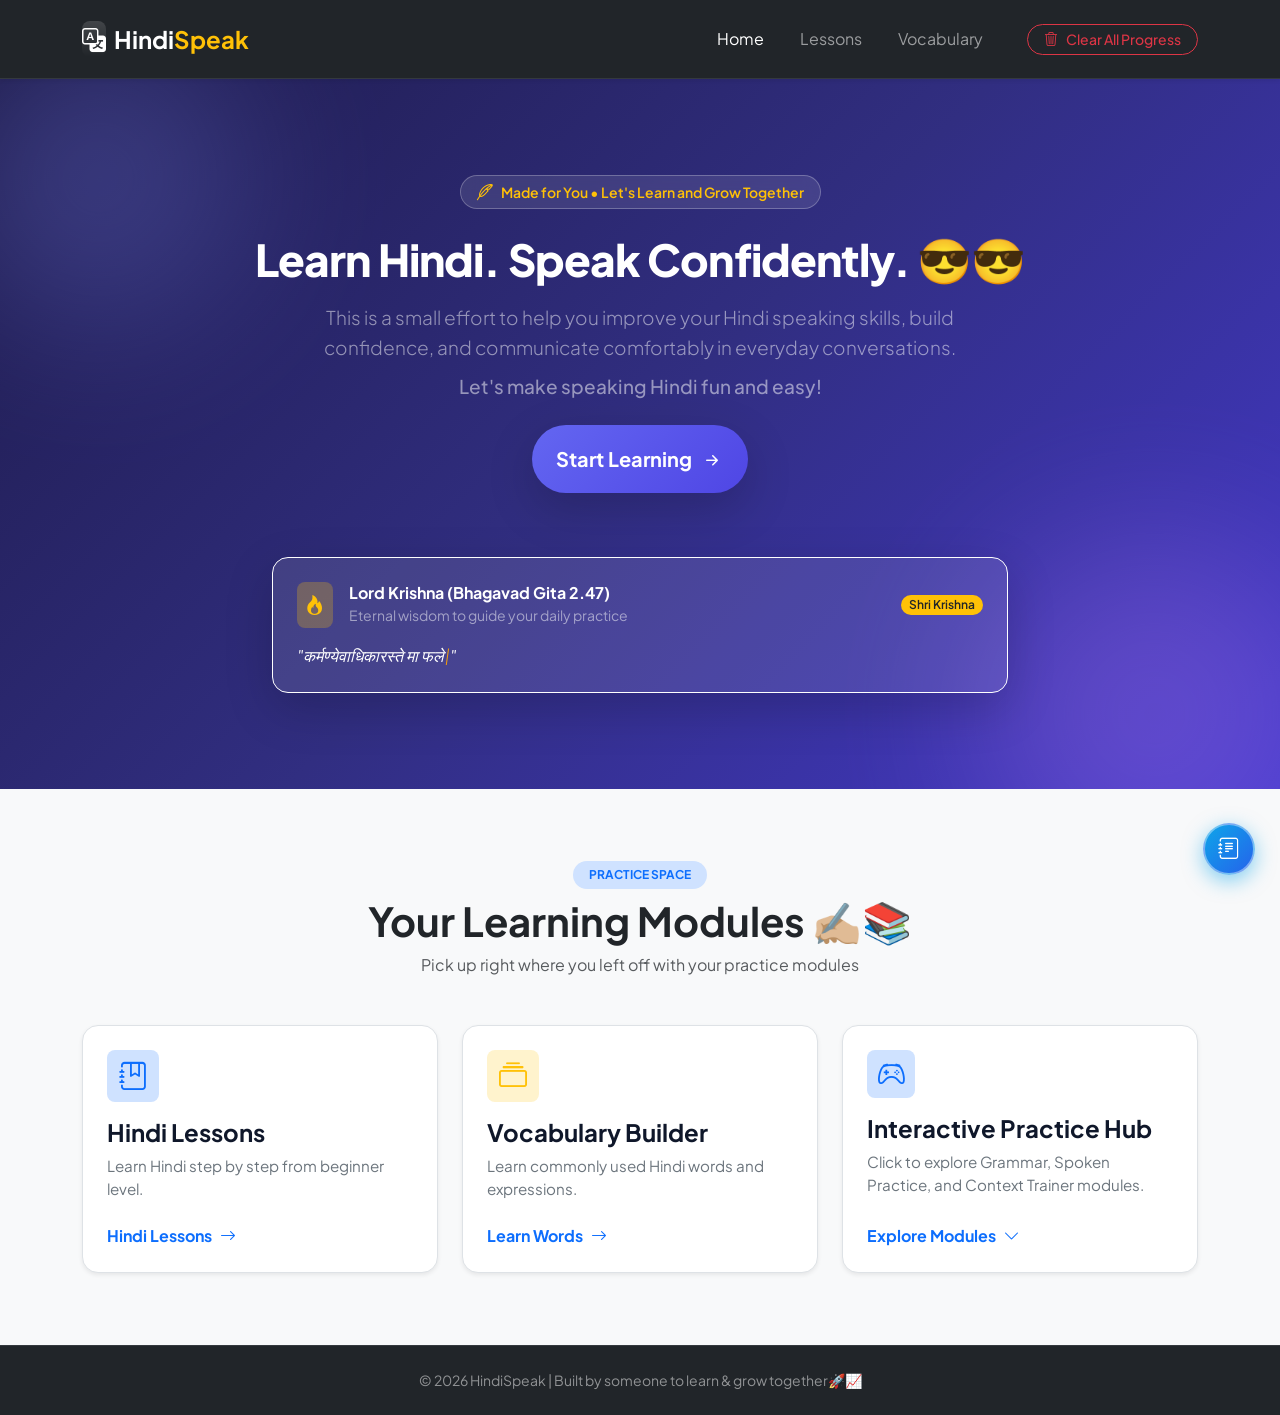
==== commit ce47f704: "Fix Bug" ====
--- a/index.html
+++ b/index.html
@@ -118,10 +118,11 @@
                 Learn Hindi. Speak Confidently. <span class="emoji-bounce d-inline-block">😎😎</span>
             </h1>
 
-<p class="mt-3 lead text-white-50 mx-auto" style="max-width: 710px; line-height: 1.6;">
-    This is a small effort to help you improve your Hindi speaking skills, build confidence, and communicate comfortably in everyday conversations.
-    <span class="d-block mt-2 text-white-50 fw-medium">Let's make speaking Hindi fun and easy!</span>
-</p>
+            <p class="mt-3 lead text-white-50 mx-auto" style="max-width: 710px; line-height: 1.6;">
+                This is a small effort to help you improve your Hindi speaking skills, build confidence, and communicate
+                comfortably in everyday conversations.
+                <span class="d-block mt-2 text-white-50 fw-medium">Let's make speaking Hindi fun and easy!</span>
+            </p>
 
             <div class="d-flex flex-wrap justify-content-center gap-3 mt-4">
                 <a href="pages/lessons.html"
@@ -275,7 +276,7 @@
                                 <p class="text-muted small mb-4">Understand basic Hindi grammar rules with interactive
                                     examples.</p>
                                 <div class="mt-auto">
-                                    <a href="../Spoken Course/pages/grammar.html"
+                                    <a href="/pages/grammar.html"
                                         class="text-primary fw-bold text-decoration-none d-inline-flex align-items-center gap-1 stretched-link">
                                         <!-- Added stretched-link -->
                                         Explore Grammar <i class="bi bi-arrow-right"></i>
@@ -295,7 +296,7 @@
                                 <p class="text-muted small mb-4">Practice speaking Hindi sentences out loud and test
                                     pronunciation.</p>
                                 <div class="mt-auto">
-                                    <a href="../Spoken Course/pages/speech-practice.html"
+                                    <a href="pages/speech-practice.html"
                                         class="text-primary fw-bold text-decoration-none d-inline-flex align-items-center gap-1 stretched-link ">
                                         Start Speaking <i class="bi bi-arrow-right"></i>
                                     </a>
@@ -314,7 +315,7 @@
                                 <p class="text-muted small mb-4">Test your situational awareness and dialogue
                                     comprehension.</p>
                                 <div class="mt-auto">
-                                    <a href="../Spoken Course/pages/context-quiz.html"
+                                    <a href="pages/context-quiz.html"
                                         class="text-primary fw-bold text-decoration-none d-inline-flex align-items-center gap-1 stretched-link">
                                         Start Training <i class="bi bi-arrow-right"></i>
                                     </a>
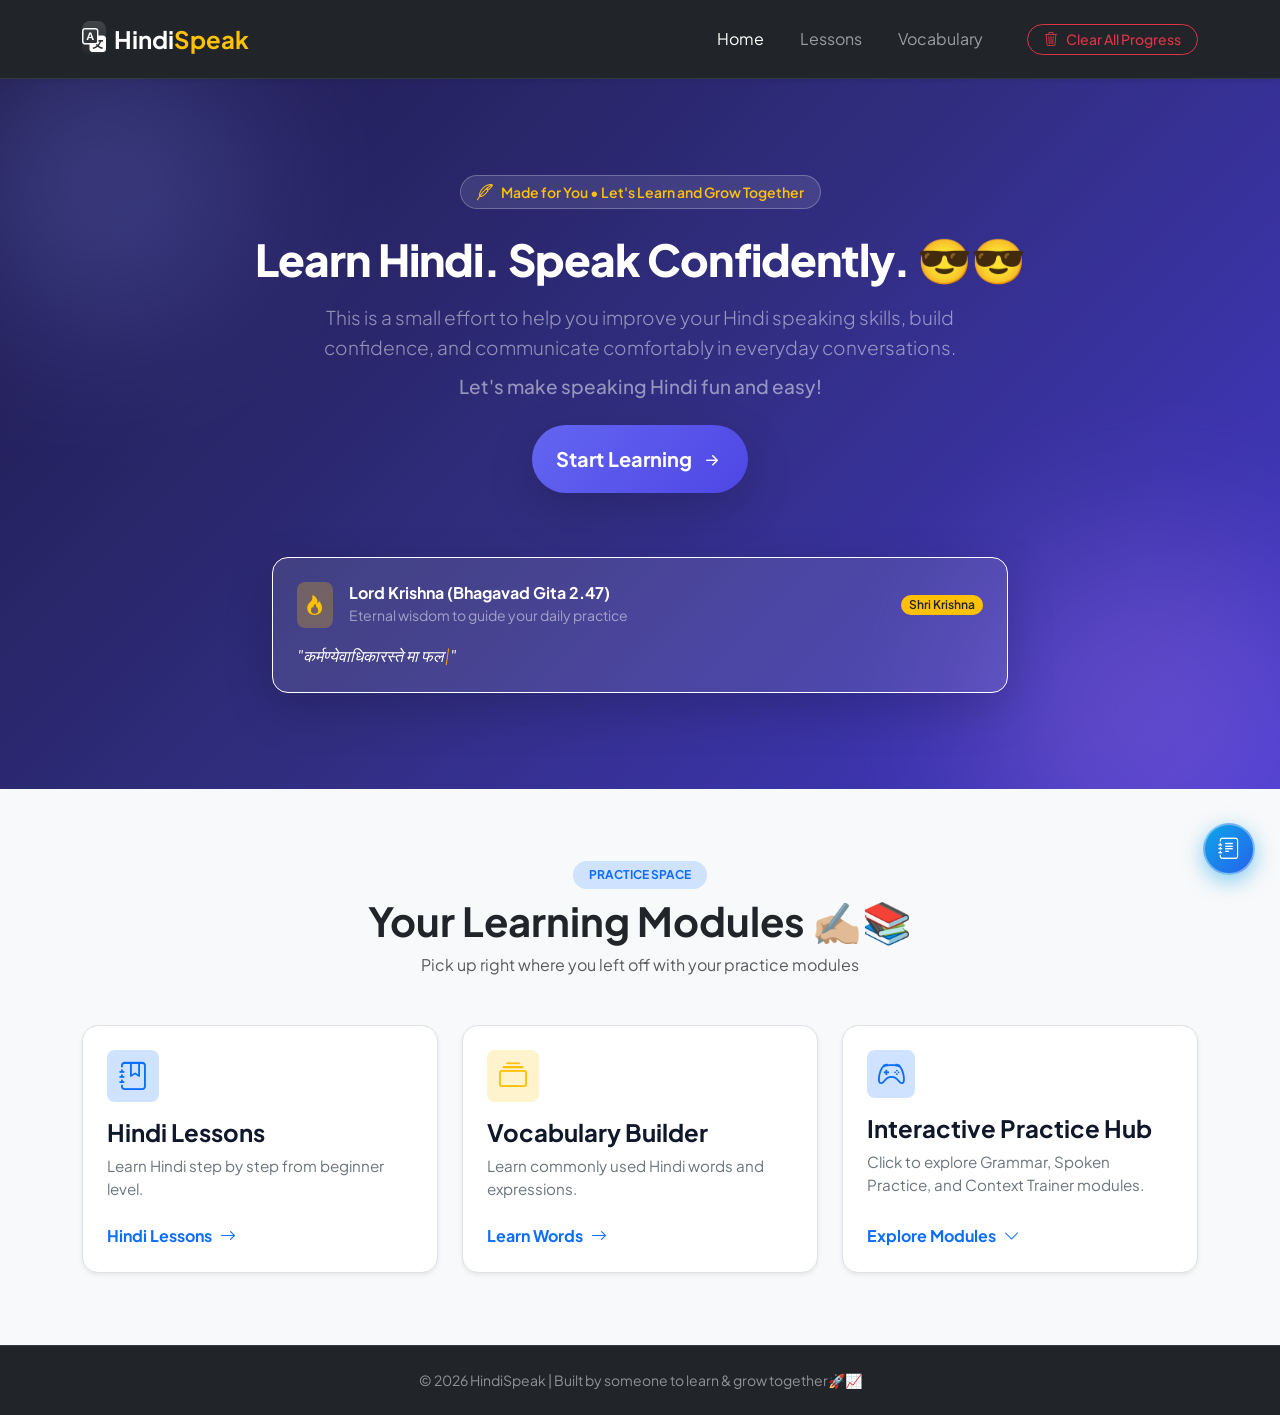
==== commit b65c4569: "Checking" ====
--- a/index.html
+++ b/index.html
@@ -276,7 +276,7 @@
                                 <p class="text-muted small mb-4">Understand basic Hindi grammar rules with interactive
                                     examples.</p>
                                 <div class="mt-auto">
-                                    <a href="/pages/grammar.html"
+                                    <a href="pages/grammar.html"
                                         class="text-primary fw-bold text-decoration-none d-inline-flex align-items-center gap-1 stretched-link">
                                         <!-- Added stretched-link -->
                                         Explore Grammar <i class="bi bi-arrow-right"></i>
@@ -828,4 +828,4 @@
 
 </body>
 
-</html>+</html>
